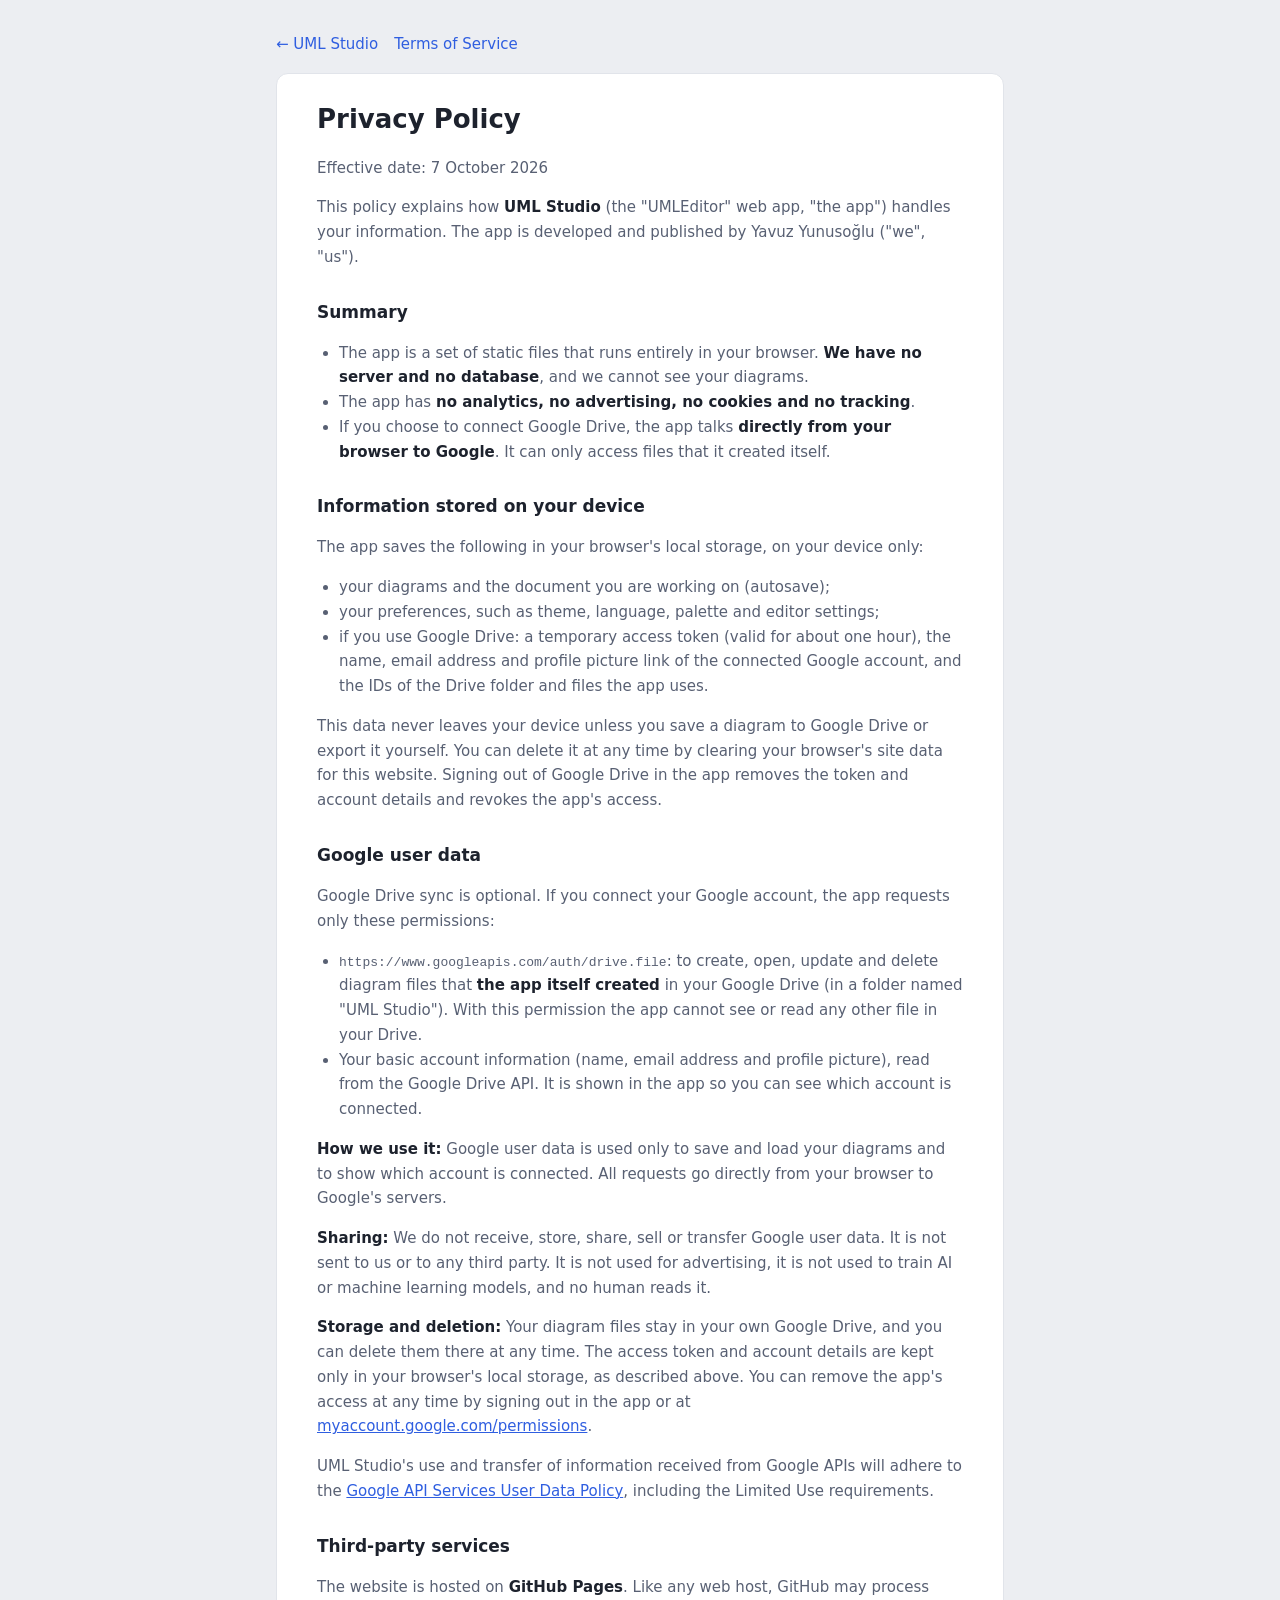
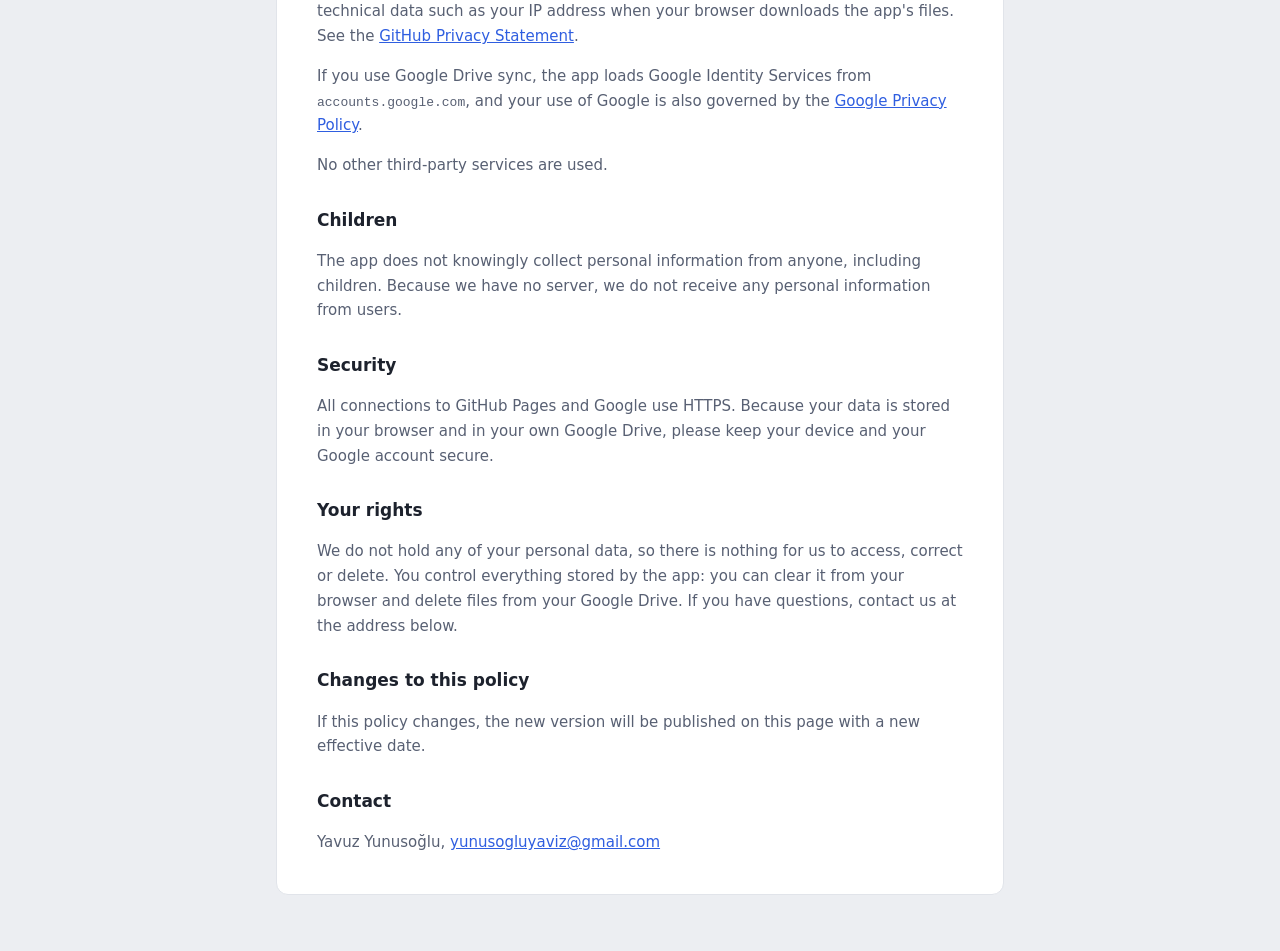
==== privacy.html @ 729e5655 "Add privacy policy and terms of service pages Link both pages from the app's status bar, cache them " ====
<!doctype html>
<html lang="en">
<head>
  <meta charset="utf-8">
  <meta name="viewport" content="width=device-width, initial-scale=1">
  <title>Privacy Policy – UML Studio</title>
  <meta name="description" content="Privacy policy for UML Studio (UMLEditor).">
  <meta name="theme-color" content="#181b21">
  <link rel="icon" href="data:image/svg+xml,%3Csvg xmlns='http://www.w3.org/2000/svg' viewBox='0 0 32 32'%3E%3Crect x='3' y='3' width='26' height='26' rx='6' fill='%235b8cff'/%3E%3Cpath d='M9 11h14M9 16h10M9 21h12' stroke='white' stroke-width='2.4' stroke-linecap='round'/%3E%3C/svg%3E">
  <style>
    :root { --bg: #121419; --panel: #1b1e25; --border: #2a2e38; --text: #e6e8ee; --text2: #a2a9b8; --accent: #8fb0ff; color-scheme: dark; }
    @media (prefers-color-scheme: light) {
      :root { --bg: #eceef2; --panel: #ffffff; --border: #e1e4ea; --text: #1d222d; --text2: #586073; --accent: #2f5ee0; color-scheme: light; }
    }
    * { box-sizing: border-box; }
    body { margin: 0; background: var(--bg); color: var(--text); font: 15px/1.65 system-ui, -apple-system, "Segoe UI", Roboto, sans-serif; }
    main { max-width: 760px; margin: 0 auto; padding: 32px 16px 56px; }
    nav { display: flex; gap: 16px; flex-wrap: wrap; margin-bottom: 16px; }
    article { background: var(--panel); border: 1px solid var(--border); border-radius: 12px; padding: 24px clamp(16px, 4vw, 40px); }
    h1 { font-size: 26px; margin: 0 0 4px; }
    h2 { font-size: 17px; margin: 28px 0 6px; }
    p, li { color: var(--text2); }
    strong { color: var(--text); }
    ul { padding-left: 22px; }
    a { color: var(--accent); }
    nav a { text-decoration: none; }
    code { font: 13px "Cascadia Mono", Consolas, monospace; overflow-wrap: anywhere; }
  </style>
</head>
<body>
<main>
  <nav><a href="./">← UML Studio</a><a href="terms.html">Terms of Service</a></nav>
  <article>
    <h1>Privacy Policy</h1>
    <p>Effective date: 7 October 2026</p>

    <p>This policy explains how <strong>UML Studio</strong> (the "UMLEditor" web app, "the app") handles your information. The app is developed and published by Yavuz Yunusoğlu ("we", "us").</p>

    <h2>Summary</h2>
    <ul>
      <li>The app is a set of static files that runs entirely in your browser. <strong>We have no server and no database</strong>, and we cannot see your diagrams.</li>
      <li>The app has <strong>no analytics, no advertising, no cookies and no tracking</strong>.</li>
      <li>If you choose to connect Google Drive, the app talks <strong>directly from your browser to Google</strong>. It can only access files that it created itself.</li>
    </ul>

    <h2>Information stored on your device</h2>
    <p>The app saves the following in your browser's local storage, on your device only:</p>
    <ul>
      <li>your diagrams and the document you are working on (autosave);</li>
      <li>your preferences, such as theme, language, palette and editor settings;</li>
      <li>if you use Google Drive: a temporary access token (valid for about one hour), the name, email address and profile picture link of the connected Google account, and the IDs of the Drive folder and files the app uses.</li>
    </ul>
    <p>This data never leaves your device unless you save a diagram to Google Drive or export it yourself. You can delete it at any time by clearing your browser's site data for this website. Signing out of Google Drive in the app removes the token and account details and revokes the app's access.</p>

    <h2>Google user data</h2>
    <p>Google Drive sync is optional. If you connect your Google account, the app requests only these permissions:</p>
    <ul>
      <li><code>https://www.googleapis.com/auth/drive.file</code>: to create, open, update and delete diagram files that <strong>the app itself created</strong> in your Google Drive (in a folder named "UML Studio"). With this permission the app cannot see or read any other file in your Drive.</li>
      <li>Your basic account information (name, email address and profile picture), read from the Google Drive API. It is shown in the app so you can see which account is connected.</li>
    </ul>
    <p><strong>How we use it:</strong> Google user data is used only to save and load your diagrams and to show which account is connected. All requests go directly from your browser to Google's servers.</p>
    <p><strong>Sharing:</strong> We do not receive, store, share, sell or transfer Google user data. It is not sent to us or to any third party. It is not used for advertising, it is not used to train AI or machine learning models, and no human reads it.</p>
    <p><strong>Storage and deletion:</strong> Your diagram files stay in your own Google Drive, and you can delete them there at any time. The access token and account details are kept only in your browser's local storage, as described above. You can remove the app's access at any time by signing out in the app or at <a href="https://myaccount.google.com/permissions" target="_blank" rel="noopener">myaccount.google.com/permissions</a>.</p>
    <p>UML Studio's use and transfer of information received from Google APIs will adhere to the <a href="https://developers.google.com/terms/api-services-user-data-policy" target="_blank" rel="noopener">Google API Services User Data Policy</a>, including the Limited Use requirements.</p>

    <h2>Third-party services</h2>
    <p>The website is hosted on <strong>GitHub Pages</strong>. Like any web host, GitHub may process technical data such as your IP address when your browser downloads the app's files. See the <a href="https://docs.github.com/en/site-policy/privacy-policies/github-general-privacy-statement" target="_blank" rel="noopener">GitHub Privacy Statement</a>.</p>
    <p>If you use Google Drive sync, the app loads Google Identity Services from <code>accounts.google.com</code>, and your use of Google is also governed by the <a href="https://policies.google.com/privacy" target="_blank" rel="noopener">Google Privacy Policy</a>.</p>
    <p>No other third-party services are used.</p>

    <h2>Children</h2>
    <p>The app does not knowingly collect personal information from anyone, including children. Because we have no server, we do not receive any personal information from users.</p>

    <h2>Security</h2>
    <p>All connections to GitHub Pages and Google use HTTPS. Because your data is stored in your browser and in your own Google Drive, please keep your device and your Google account secure.</p>

    <h2>Your rights</h2>
    <p>We do not hold any of your personal data, so there is nothing for us to access, correct or delete. You control everything stored by the app: you can clear it from your browser and delete files from your Google Drive. If you have questions, contact us at the address below.</p>

    <h2>Changes to this policy</h2>
    <p>If this policy changes, the new version will be published on this page with a new effective date.</p>

    <h2>Contact</h2>
    <p>Yavuz Yunusoğlu, <a href="mailto:yunusogluyaviz@gmail.com">yunusogluyaviz@gmail.com</a></p>
  </article>
</main>
</body>
</html>
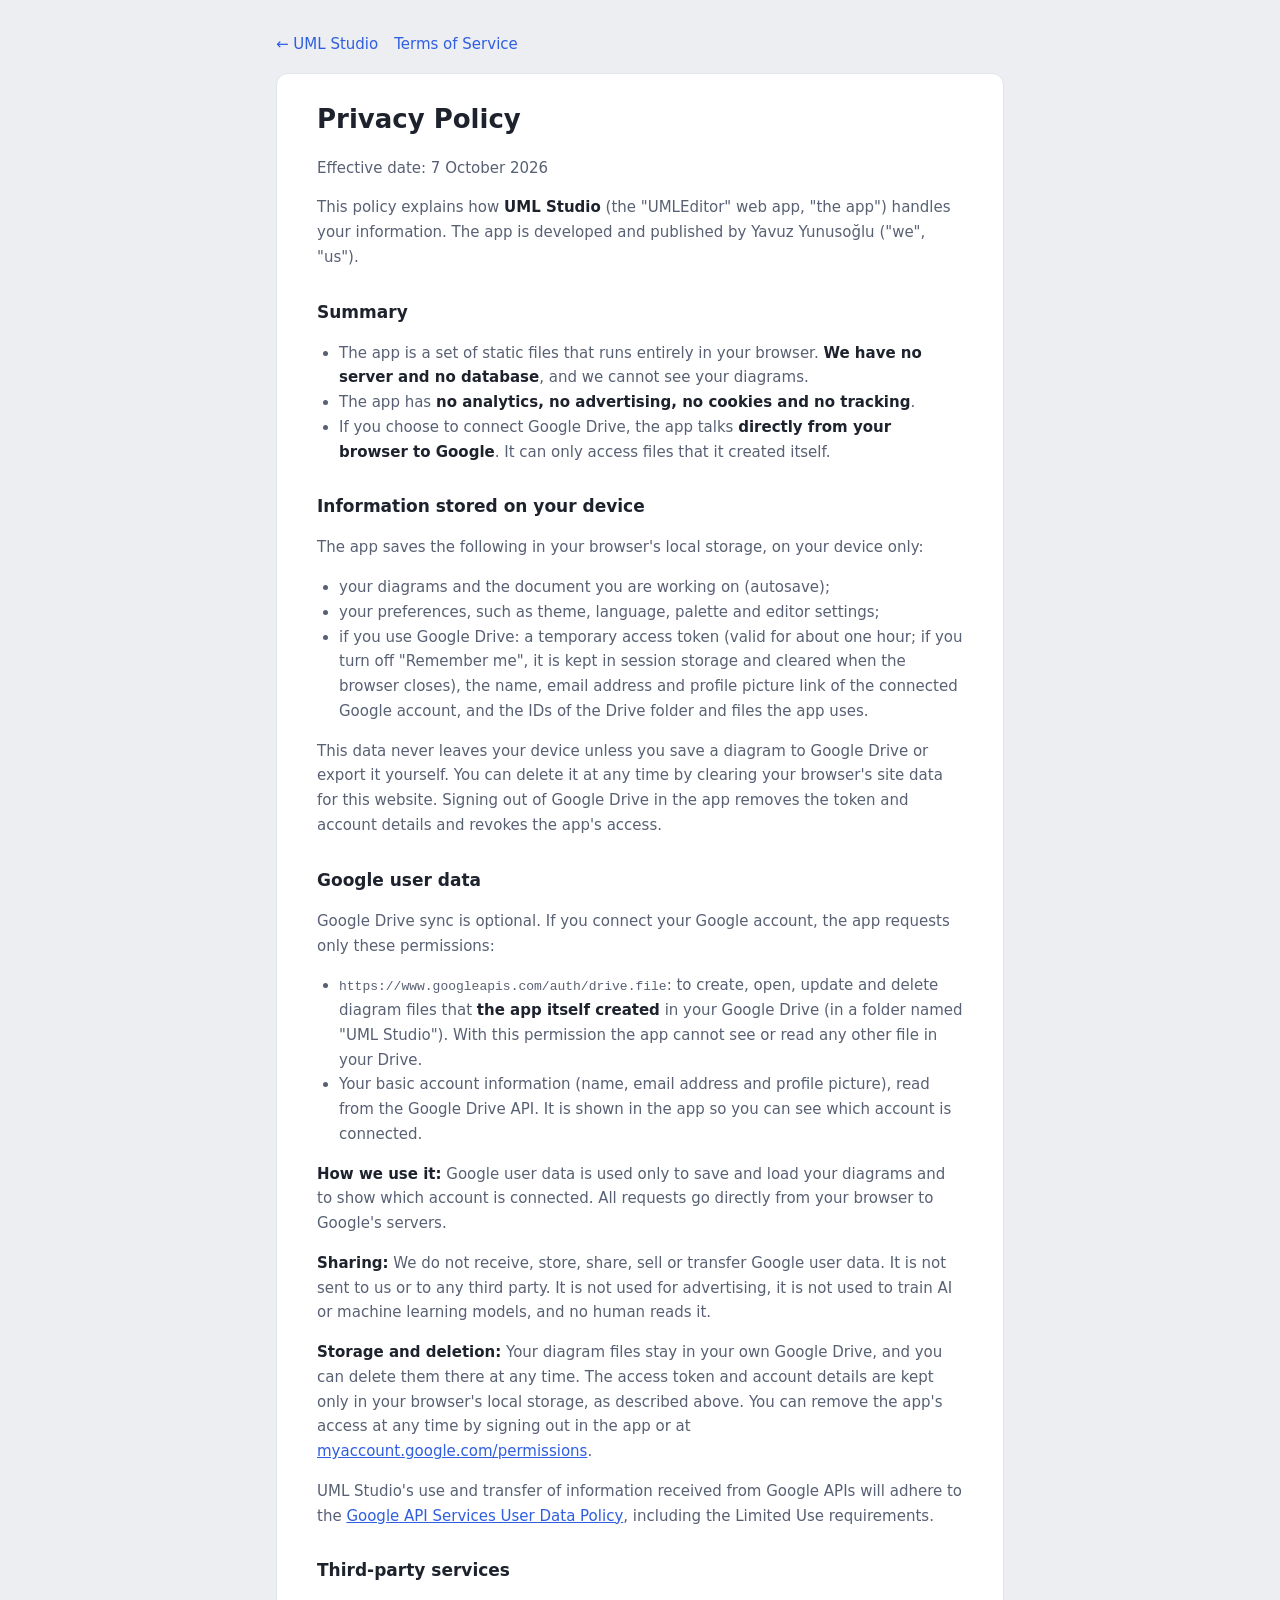
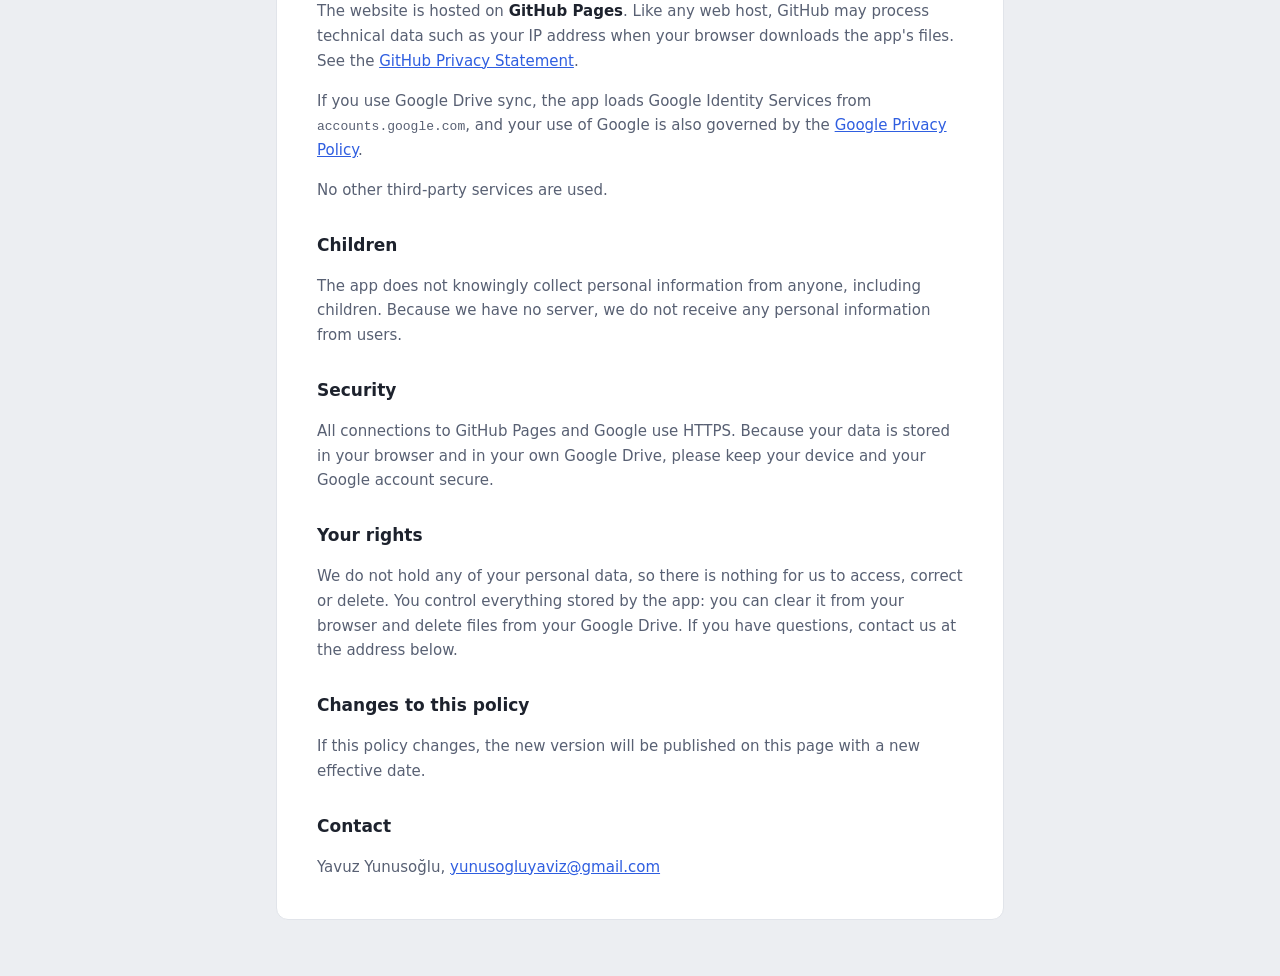
==== commit 5bc68c29: "Add "Remember me" automatic Drive sign-in renewal Google Identity Services only issues ~1 hour acces" ====
--- a/privacy.html
+++ b/privacy.html
@@ -48,7 +48,7 @@
     <ul>
       <li>your diagrams and the document you are working on (autosave);</li>
       <li>your preferences, such as theme, language, palette and editor settings;</li>
-      <li>if you use Google Drive: a temporary access token (valid for about one hour), the name, email address and profile picture link of the connected Google account, and the IDs of the Drive folder and files the app uses.</li>
+      <li>if you use Google Drive: a temporary access token (valid for about one hour; if you turn off "Remember me", it is kept in session storage and cleared when the browser closes), the name, email address and profile picture link of the connected Google account, and the IDs of the Drive folder and files the app uses.</li>
     </ul>
     <p>This data never leaves your device unless you save a diagram to Google Drive or export it yourself. You can delete it at any time by clearing your browser's site data for this website. Signing out of Google Drive in the app removes the token and account details and revokes the app's access.</p>
 
